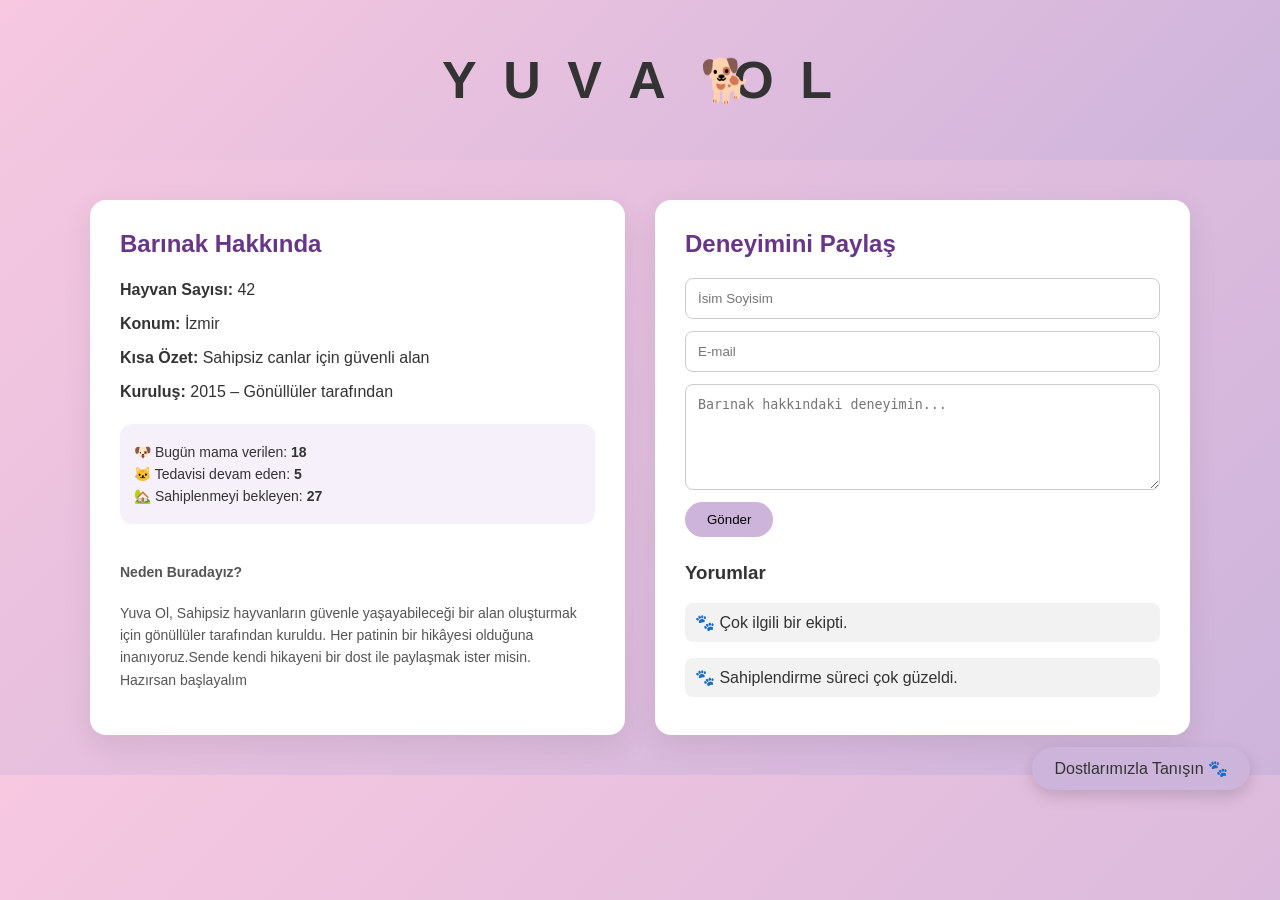
==== index.html @ d8746faa "Add files via upload" ====
<!DOCTYPE html>
<html lang="tr">
<head>
  <meta charset="UTF-8" />
 <meta name="viewport" content="width=device-width, initial-scale=1.0">
  <title>Barınak Sitesi</title>
  <link rel="icon" href="icon.jpg">
  <link rel="stylesheet" href="barınak.css">
</head>
<body>

  <!-- ===== HEADER / BAŞLIK ===== -->
  <header class="site-header">
    <h1 class="site-title" id="logo">
      <!-- Harfler ayrı ayrı: animasyon için -->
      <span>Y</span>
      <span>U</span>
      <span>V</span>
      <span>A</span>
      <span>&nbsp;</span>
      <span>O</span>
      <span>L</span>

      <!-- Köpek -->
      <span class="dog">🐕</span>
    </h1>
  </header>

  <!-- ===== ANA ALAN ===== -->
  <main class="container">

    <!-- === SOL KOLON === -->
    <section class="left-column">

      <!-- Bilgi kutusu -->
      <div class="info-box">

        <h2>Barınak Hakkında</h2>
        <ul>
          <li><strong>Hayvan Sayısı:</strong> 42</li>
          <li><strong>Konum:</strong> İzmir</li>
          <li><strong>Kısa Özet:</strong> Sahipsiz canlar için güvenli alan</li>
          <li><strong>Kuruluş:</strong> 2015 – Gönüllüler tarafından</li>
        </ul>

      <!-- Mini istatistikler -->
      <div class="mini-stats">
        <p>🐶 Bugün mama verilen: <strong>18</strong></p>
        <p>🐱 Tedavisi devam eden: <strong>5</strong></p>
        <p>🏡 Sahiplenmeyi bekleyen: <strong>27</strong></p>
      </div>
      <br>
      <!-- Neden buradayız -->
      <div class="why-box">
        <h4>Neden Buradayız?</h4>
        <p>
          Yuva Ol, Sahipsiz hayvanların güvenle yaşayabileceği bir alan
          oluşturmak için gönüllüler tarafından kuruldu.
          Her patinin bir hikâyesi olduğuna inanıyoruz.Sende kendi hikayeni  bir dost
          ile paylaşmak ister misin.<br>
          Hazırsan başlayalım
        </p>
      </div>
      </div>
    </section>

    <!-- === SAĞ KOLON === -->
    <section class="form-box">
      <h2>Deneyimini Paylaş</h2>

      <form>
        <input type="text" placeholder="İsim Soyisim" />
        <input type="email" placeholder="E-mail" />
        <textarea placeholder="Barınak hakkındaki deneyimin..."></textarea>
        <button type="submit">Gönder</button>
      </form>

      <div class="comments">
        <h3>Yorumlar</h3>
        <p>🐾 Çok ilgili bir ekipti.</p>
        <p>🐾 Sahiplendirme süreci çok güzeldi.</p>
      </div>
    </section>

  </main>

  <!-- ===== FOOTER ===== -->
  <footer class="site-footer">
    
    <a href="köpekler.html" class="meet-btn">
  Dostlarımızla Tanışın 🐾
</a>

  </footer>

  <!-- ===== LOGO ANİMASYONU ===== -->
  <script>
    /** Logo ve elemanları alıyoruz */
    const logo = document.getElementById("logo");
    const letters = logo.querySelectorAll("span:not(.dog)");
    const dog = logo.querySelector(".dog");

    /** Animasyonu oynatan fonksiyon */
    function playAnimation() {
      dog.classList.remove("rest");

      letters.forEach((letter, index) => {
        setTimeout(() => {
          /** Harfi zıplat */
          letter.classList.add("active");

          /** Köpeği harfin altına getir */
          const rect = letter.getBoundingClientRect();
          const logoRect = logo.getBoundingClientRect();
          /** Köpeği harfin biraz sağına koy */
       dog.style.left = rect.left - logoRect.left + rect.width + 6 + "px";


          /** Harfi eski haline döndür */
          setTimeout(() => {
            letter.classList.remove("active");
          }, 300);

        }, index * 250);
      });

      /** Animasyon bitince köpek dinlensin */
      setTimeout(() => {
        dog.classList.add("rest");
      }, letters.length * 250 + 200);
    }

    /** Sayfa açılınca */
    window.addEventListener("load", playAnimation);

    /** Başlığa tıklanınca */
    logo.addEventListener("click", playAnimation);
  </script>

</body>
</html>
---- barınak.css ----
body {
  box-sizing: border-box;
  font-family: "Segoe UI", sans-serif;
}

body {
  margin: 0;
  background: #f2f4f8;
  color: #333;
}

/* HEADER */
.site-header {
  padding: 50px 20px;
  text-align: center;
  background: linear-gradient(135deg, #f7c8e0, #cdb4db);
}

.site-title {
  font-size: 52px;
  letter-spacing: 6px;
  margin: 0;
}

/* MAIN */
.container {
  max-width: 1100px;
  margin: 40px auto;
  display: grid;
  grid-template-columns: 1fr 1fr;
  gap: 30px;
  padding: 0 20px;
}

/* KART ORTAK */
.info-box,
.form-box {
  background: white;
  padding: 30px;
  border-radius: 16px;
  box-shadow: 0 10px 30px rgba(0,0,0,0.08);
}

/* SOL */
.info-box h2,
.form-box h2 {
  margin-top: 0;
  margin-bottom: 20px;
  color: #683688;
}

.info-box ul {
  list-style: none;
  padding: 0;
}

.info-box li {
  margin-bottom: 10px;
  line-height: 1.5;
}
 .mini-stats {
  margin-top: 20px;
  padding: 14px;
  background: #f6f0fa;
  border-radius: 12px;
  font-size: 14px;
}
.mini-stats p {
  margin: 6px 0;
}
.why-box {
  margin-top: 18px;
  font-size: 14px;
  line-height: 1.6;
  color: #555;
}


/* FORM */
form {
  display: flex;
  flex-direction: column;
}

form input,
form textarea {
  padding: 12px;
  margin-bottom: 12px;
  border-radius: 8px;
  border: 1px solid #ccc;
}

form textarea {
  resize: vertical;
  min-height: 80px;
}

form button {
  align-self: flex-start;
  padding: 10px 22px;
  border-radius: 20px;
  border: none;
  background: #cdb4db;
  cursor: pointer;
  transition: 0.2s;
}
form button:hover {
  background: #b392c8;
  transform: scale(1.05);
}
.next-btn {
  transition: transform 0.12s ease, box-shadow 0.12s ease;
}

.next-btn:hover {
  transform: scale(1.06);
}

.next-btn:active {
  transform: scale(0.92);
  box-shadow: 0 3px 8px rgba(0,0,0,0.2);
}


/* YORUMLAR */
.comments {
  margin-top: 25px;
}

.comments p {
  background: #f2f2f2;
  padding: 10px;
  border-radius: 8px;
  margin-bottom: 8px;
}

/* FOOTER */
.site-footer {
  position: fixed;
  height: 80px;
  bottom: 0;
}

.next-btn {
  position: fixed;
  right: 30px;
  bottom: 30px;
  padding: 14px 28px;
  font-size: 16px;
  border-radius: 30px;
  border: none;
  background: #ffafcc;
  cursor: pointer;
  transition: transform 0.1s ease, box-shadow 0.1s ease;
  box-shadow: 0 6px 15px rgba(0,0,0,0.2);
}
/** DOSTLARIMIZLA TANIŞIN BUTONU */
.meet-btn {
  position: fixed;          /* ekrana sabit */
  right: 30px;              /* sağdan boşluk */
  bottom: 110px;            /* ALTTA ama "İleri →"nin ÜSTÜNDE */
  
  padding: 12px 22px;
  background: #cdb4db;
  color: #333;
  text-decoration: none;
  border-radius: 24px;
  font-weight: 500;

  box-shadow: 0 6px 15px rgba(0,0,0,0.15);
  transition: transform 0.2s ease, background 0.2s ease;
}

/** Hover efekti */
.meet-btn:hover {
  transform: scale(1.08);   /* büyüme */
  background: #b392c8;      /* hafif koyulaşma */
}

/* LOGO / BAŞLIK */
.site-title {
  display: inline-flex;
  position: relative;
  cursor: pointer;
  user-select: none;
}

.site-title span {
  display: inline-block;
  font-size: 52px;
  transition: transform 0.3s ease;
}

/* Köpek placeholder */
.site-title .dog {
  font-size: 42px;
  margin-left: 10px;
}

.dog {
  position: absolute;
  left: 0;
  top: 50%;
  transform: translate(0, -50%);
  font-size: 42px;
  transition: left 0.4s ease, transform 0.4s ease;
}

.dog.rest {
  transform: translate(0, -50%) rotate(-10deg) translateY(6px);
}


/* Harf tepkisi */
.site-title span.active {
  transform: translateY(-8px) scale(1.05);
}

.site-title {
  position: relative;
  display: inline-block;
}

.logo-text {
  position: relative;
  z-index: 2;
  display: inline-block;
}

.logo-svg {
  position: absolute;
  top: 0;
  left: 0;
  z-index: 1;
  pointer-events: none;
}

.dog {
  position: absolute;
  font-size: 42px;
  transform: translate(-50%, -50%);
  z-index: 3;
  transition: transform 0.15s ease;
}

.dog.rest {
  transform: translate(-50%, -50%) rotate(-12deg) translateY(6px);
}
.site-title {
  animation: breathe 4s ease-in-out infinite;
}

@keyframes breathe {
  0%, 100% { transform: scale(1); }
  50% { transform: scale(1.015); }
}
.info-box,
.form-box {
  transition: transform 0.25s ease, box-shadow 0.25s ease;
}

.info-box:hover,
.form-box:hover {
  transform: translateY(-4px);
  box-shadow: 0 14px 40px rgba(0,0,0,0.12);
}



body {
  margin: 0;
  background: linear-gradient(135deg, #f7c8e0, #cdb4db);
}

/* GALERİ */
.gallery {
  display: grid;
  grid-template-columns: repeat(auto-fill, minmax(220px, 1fr));
  gap: 22px;
  padding: 40px;
}

/* KÖPEK KARTI */
.dog-card {
  margin-top: 50px;
  background: white;
  border-radius: 18px;
  overflow: hidden;
  cursor: pointer;
  box-shadow: 0 10px 25px rgba(0,0,0,0.15);
  transition: transform 0.25s ease;
}

/* Instagram post hissi */
.dog-card img {
  width: 100%;
  aspect-ratio: 1 / 1;
  object-fit: cover;
  position: relative;
}

/* ALT BİLGİ */
.dog-info {
  padding: 12px;
  text-align: center;
}

.dog-info h3 {
  margin: 6px 0 2px;
}

.dog-info p {
  font-size: 13px;
  color: #555;
}

/* HOVER */
.dog-card:hover {
  transform: translateY(-6px);
}

/* AKTİF (MERKEZE GELEN) */
.dog-card.active {
  position: fixed;
  top: 50%;
  left: 50%;
  width: 360px;
  transform: translate(-50%, -50%) scale(1.15);
  z-index: 10;
}

/* ARKA PLAN KARARTMA */
.overlay {
  position: fixed;
  inset: 0;
  background: rgba(0,0,0,0.45);
  opacity: 0;
  pointer-events: none;
  transition: opacity 0.3s ease;
}

.overlay.show {
  opacity: 1;
  pointer-events: all;
}
/* FİLTRE BAR */
.filter-bar {
  display: flex;
  gap: 12px;
  padding: 20px 40px 0;
}

.filter-bar select {
  padding: 10px 14px;
  border-radius: 14px;
  border: none;
  background: white;
  font-size: 14px;
  box-shadow: 0 6px 15px rgba(0,0,0,0.15);
}
/* FAVORİ BUTONU */
.fav-btn {
  position:relative;
  top: 10px;
  left: 10px;
  
  border: none;
  background: white;
  border-radius: 50%;
  width: 34px;
  height: 34px;
  font-size: 18px;
  cursor: pointer;
  box-shadow: 0 4px 10px rgba(0,0,0,0.2);
}

.fav-btn.active {
  color: crimson;
}

/* ===== MOBİL DÜZENLEMELER (TÜM SORUNLAR İÇİN) ===== */

@media (max-width: 768px) {
  /* 1. Başlık Yazı Boyutunu Azaltma (Üst üste binmeyi önler) */
  .site-title span {
    font-size: 32px; /* 52px'den 32px'e düşürdük */
  }

  .site-title .dog {
    font-size: 28px; /* Köpeği de harflerle uyumlu küçülttük */
  }

  /* 2. Sayfada Tıklanan Kartın Büyüme Boyutu */
  .dog-card.active {
    width: 85%; /* Ekranın %85'ini kaplasın, dışarı taşmasın */
    transform: translate(-50%, -50%) scale(1); /* Scale 1.15 çok büyüktü, 1 yaptık */
  }

  /* Ana sayfadaki kolonları alt alta getir (Daha düzenli durur) */
  .container {
    grid-template-columns: 1fr;
    margin: 20px auto;
  }
  
  /* Butonların yerleşimi */
  .meet-btn {
    right: 20px;
    bottom: 40px; /* Mobilde konumu biraz düzelttik */
  }
}
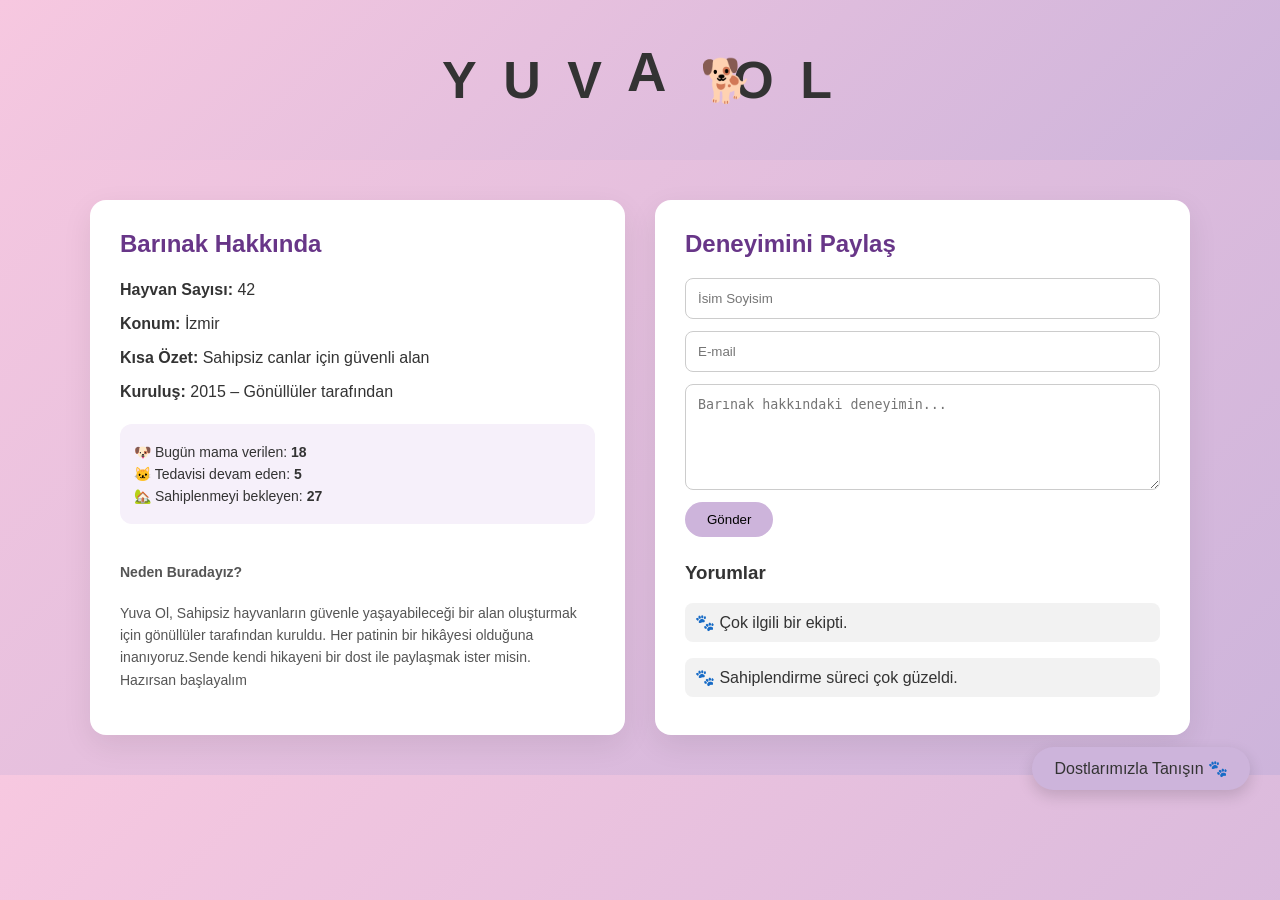
==== commit 3ebaa748: "Fix HTML character encoding issues" ====
--- a/index.html
+++ b/index.html
@@ -8,11 +8,10 @@
   <link rel="stylesheet" href="barınak.css">
 </head>
 <body>
-
-  <!-- ===== HEADER / BAŞLIK ===== -->
+  
   <header class="site-header">
     <h1 class="site-title" id="logo">
-      <!-- Harfler ayrı ayrı: animasyon için -->
+      
       <span>Y</span>
       <span>U</span>
       <span>V</span>
@@ -21,18 +20,13 @@
       <span>O</span>
       <span>L</span>
 
-      <!-- Köpek -->
+      
       <span class="dog">🐕</span>
     </h1>
   </header>
 
-  <!-- ===== ANA ALAN ===== -->
   <main class="container">
-
-    <!-- === SOL KOLON === -->
     <section class="left-column">
-
-      <!-- Bilgi kutusu -->
       <div class="info-box">
 
         <h2>Barınak Hakkında</h2>
@@ -43,14 +37,13 @@
           <li><strong>Kuruluş:</strong> 2015 – Gönüllüler tarafından</li>
         </ul>
 
-      <!-- Mini istatistikler -->
       <div class="mini-stats">
         <p>🐶 Bugün mama verilen: <strong>18</strong></p>
         <p>🐱 Tedavisi devam eden: <strong>5</strong></p>
         <p>🏡 Sahiplenmeyi bekleyen: <strong>27</strong></p>
       </div>
       <br>
-      <!-- Neden buradayız -->
+    
       <div class="why-box">
         <h4>Neden Buradayız?</h4>
         <p>
@@ -63,8 +56,6 @@
       </div>
       </div>
     </section>
-
-    <!-- === SAĞ KOLON === -->
     <section class="form-box">
       <h2>Deneyimini Paylaş</h2>
 
@@ -84,7 +75,7 @@
 
   </main>
 
-  <!-- ===== FOOTER ===== -->
+
   <footer class="site-footer">
     
     <a href="köpekler.html" class="meet-btn">
@@ -93,30 +84,28 @@
 
   </footer>
 
-  <!-- ===== LOGO ANİMASYONU ===== -->
+  
   <script>
-    /** Logo ve elemanları alıyoruz */
+    
     const logo = document.getElementById("logo");
     const letters = logo.querySelectorAll("span:not(.dog)");
     const dog = logo.querySelector(".dog");
 
-    /** Animasyonu oynatan fonksiyon */
+   
     function playAnimation() {
       dog.classList.remove("rest");
 
       letters.forEach((letter, index) => {
         setTimeout(() => {
-          /** Harfi zıplat */
+        
           letter.classList.add("active");
 
-          /** Köpeği harfin altına getir */
+       
           const rect = letter.getBoundingClientRect();
           const logoRect = logo.getBoundingClientRect();
-          /** Köpeği harfin biraz sağına koy */
+         
        dog.style.left = rect.left - logoRect.left + rect.width + 6 + "px";
 
-
-          /** Harfi eski haline döndür */
           setTimeout(() => {
             letter.classList.remove("active");
           }, 300);
@@ -124,18 +113,19 @@
         }, index * 250);
       });
 
-      /** Animasyon bitince köpek dinlensin */
+     
       setTimeout(() => {
         dog.classList.add("rest");
       }, letters.length * 250 + 200);
     }
 
-    /** Sayfa açılınca */
+   
     window.addEventListener("load", playAnimation);
 
-    /** Başlığa tıklanınca */
+   
     logo.addEventListener("click", playAnimation);
   </script>
 
 </body>
 </html>
+
--- a/barınak.css
+++ b/barınak.css
@@ -9,7 +9,6 @@
   color: #333;
 }
 
-/* HEADER */
 .site-header {
   padding: 50px 20px;
   text-align: center;
@@ -22,7 +21,6 @@
   margin: 0;
 }
 
-/* MAIN */
 .container {
   max-width: 1100px;
   margin: 40px auto;
@@ -32,7 +30,6 @@
   padding: 0 20px;
 }
 
-/* KART ORTAK */
 .info-box,
 .form-box {
   background: white;
@@ -41,7 +38,7 @@
   box-shadow: 0 10px 30px rgba(0,0,0,0.08);
 }
 
-/* SOL */
+
 .info-box h2,
 .form-box h2 {
   margin-top: 0;
@@ -65,9 +62,11 @@
   border-radius: 12px;
   font-size: 14px;
 }
+
 .mini-stats p {
   margin: 6px 0;
 }
+
 .why-box {
   margin-top: 18px;
   font-size: 14px;
@@ -75,8 +74,6 @@
   color: #555;
 }
 
-
-/* FORM */
 form {
   display: flex;
   flex-direction: column;
@@ -104,10 +101,12 @@
   cursor: pointer;
   transition: 0.2s;
 }
+
 form button:hover {
   background: #b392c8;
   transform: scale(1.05);
 }
+
 .next-btn {
   transition: transform 0.12s ease, box-shadow 0.12s ease;
 }
@@ -121,8 +120,6 @@
   box-shadow: 0 3px 8px rgba(0,0,0,0.2);
 }
 
-
-/* YORUMLAR */
 .comments {
   margin-top: 25px;
 }
@@ -134,7 +131,6 @@
   margin-bottom: 8px;
 }
 
-/* FOOTER */
 .site-footer {
   position: fixed;
   height: 80px;
@@ -154,30 +150,28 @@
   transition: transform 0.1s ease, box-shadow 0.1s ease;
   box-shadow: 0 6px 15px rgba(0,0,0,0.2);
 }
-/** DOSTLARIMIZLA TANIŞIN BUTONU */
+
 .meet-btn {
-  position: fixed;          /* ekrana sabit */
-  right: 30px;              /* sağdan boşluk */
-  bottom: 110px;            /* ALTTA ama "İleri →"nin ÜSTÜNDE */
-  
+  position: fixed;          
+  right: 30px;             
+  bottom: 110px;            
   padding: 12px 22px;
   background: #cdb4db;
   color: #333;
   text-decoration: none;
   border-radius: 24px;
   font-weight: 500;
-
   box-shadow: 0 6px 15px rgba(0,0,0,0.15);
   transition: transform 0.2s ease, background 0.2s ease;
 }
 
-/** Hover efekti */
+
 .meet-btn:hover {
-  transform: scale(1.08);   /* büyüme */
-  background: #b392c8;      /* hafif koyulaşma */
-}
-
-/* LOGO / BAŞLIK */
+  transform: scale(1.08); 
+  background: #b392c8;     
+}
+
+
 .site-title {
   display: inline-flex;
   position: relative;
@@ -191,7 +185,7 @@
   transition: transform 0.3s ease;
 }
 
-/* Köpek placeholder */
+
 .site-title .dog {
   font-size: 42px;
   margin-left: 10px;
@@ -207,14 +201,10 @@
 }
 
 .dog.rest {
-  transform: translate(0, -50%) rotate(-10deg) translateY(6px);
-}
-
-
-/* Harf tepkisi */
+  transform: translate(0, -50%) rotate(-10deg) translateY(6px);}
+
 .site-title span.active {
-  transform: translateY(-8px) scale(1.05);
-}
+  transform: translateY(-8px) scale(1.05);}
 
 .site-title {
   position: relative;
@@ -244,35 +234,28 @@
 }
 
 .dog.rest {
-  transform: translate(-50%, -50%) rotate(-12deg) translateY(6px);
-}
+  transform: translate(-50%, -50%) rotate(-12deg) translateY(6px);}
+
 .site-title {
-  animation: breathe 4s ease-in-out infinite;
-}
+  animation: breathe 4s ease-in-out infinite;}
 
 @keyframes breathe {
   0%, 100% { transform: scale(1); }
-  50% { transform: scale(1.015); }
-}
-.info-box,
-.form-box {
-  transition: transform 0.25s ease, box-shadow 0.25s ease;
-}
-
-.info-box:hover,
-.form-box:hover {
+  50% { transform: scale(1.015); } }
+
+.info-box,.form-box { transition: transform 0.25s ease, box-shadow 0.25s ease;}
+
+.info-box:hover,.form-box:hover {
   transform: translateY(-4px);
   box-shadow: 0 14px 40px rgba(0,0,0,0.12);
 }
-
-
 
 body {
   margin: 0;
   background: linear-gradient(135deg, #f7c8e0, #cdb4db);
 }
 
-/* GALERİ */
+
 .gallery {
   display: grid;
   grid-template-columns: repeat(auto-fill, minmax(220px, 1fr));
@@ -280,7 +263,7 @@
   padding: 40px;
 }
 
-/* KÖPEK KARTI */
+
 .dog-card {
   margin-top: 50px;
   background: white;
@@ -291,7 +274,6 @@
   transition: transform 0.25s ease;
 }
 
-/* Instagram post hissi */
 .dog-card img {
   width: 100%;
   aspect-ratio: 1 / 1;
@@ -299,27 +281,11 @@
   position: relative;
 }
 
-/* ALT BİLGİ */
-.dog-info {
-  padding: 12px;
-  text-align: center;
-}
-
-.dog-info h3 {
-  margin: 6px 0 2px;
-}
-
-.dog-info p {
-  font-size: 13px;
-  color: #555;
-}
-
-/* HOVER */
-.dog-card:hover {
-  transform: translateY(-6px);
-}
-
-/* AKTİF (MERKEZE GELEN) */
+.dog-info { padding: 12px; text-align: center;}
+.dog-info h3 { margin: 6px 0 2px;}
+.dog-info p {font-size: 13px; color: #555;}
+.dog-card:hover {transform: translateY(-6px);}
+
 .dog-card.active {
   position: fixed;
   top: 50%;
@@ -329,7 +295,7 @@
   z-index: 10;
 }
 
-/* ARKA PLAN KARARTMA */
+
 .overlay {
   position: fixed;
   inset: 0;
@@ -343,7 +309,7 @@
   opacity: 1;
   pointer-events: all;
 }
-/* FİLTRE BAR */
+
 .filter-bar {
   display: flex;
   gap: 12px;
@@ -358,12 +324,11 @@
   font-size: 14px;
   box-shadow: 0 6px 15px rgba(0,0,0,0.15);
 }
-/* FAVORİ BUTONU */
+
 .fav-btn {
   position:relative;
   top: 10px;
   left: 10px;
-  
   border: none;
   background: white;
   border-radius: 50%;
@@ -374,38 +339,19 @@
   box-shadow: 0 4px 10px rgba(0,0,0,0.2);
 }
 
-.fav-btn.active {
-  color: crimson;
-}
-
-/* ===== MOBİL DÜZENLEMELER (TÜM SORUNLAR İÇİN) ===== */
+.fav-btn.active { color: crimson;}
 
 @media (max-width: 768px) {
-  /* 1. Başlık Yazı Boyutunu Azaltma (Üst üste binmeyi önler) */
-  .site-title span {
-    font-size: 32px; /* 52px'den 32px'e düşürdük */
-  }
-
-  .site-title .dog {
-    font-size: 28px; /* Köpeği de harflerle uyumlu küçülttük */
-  }
-
-  /* 2. Sayfada Tıklanan Kartın Büyüme Boyutu */
-  .dog-card.active {
-    width: 85%; /* Ekranın %85'ini kaplasın, dışarı taşmasın */
-    transform: translate(-50%, -50%) scale(1); /* Scale 1.15 çok büyüktü, 1 yaptık */
-  }
-
-  /* Ana sayfadaki kolonları alt alta getir (Daha düzenli durur) */
-  .container {
-    grid-template-columns: 1fr;
-    margin: 20px auto;
-  }
+ 
+  .site-title span { font-size: 32px; }
+
+  .site-title .dog { font-size: 28px; }
+
+  .dog-card.active { width: 85%;  transform: translate(-50%, -50%) scale(1); }
+
+  .container { grid-template-columns: 1fr;  margin: 20px auto;}
   
-  /* Butonların yerleşimi */
-  .meet-btn {
-    right: 20px;
-    bottom: 40px; /* Mobilde konumu biraz düzelttik */
-  }
-}
-
+  .meet-btn { right: 20px; bottom: 40px; }
+}
+
+
